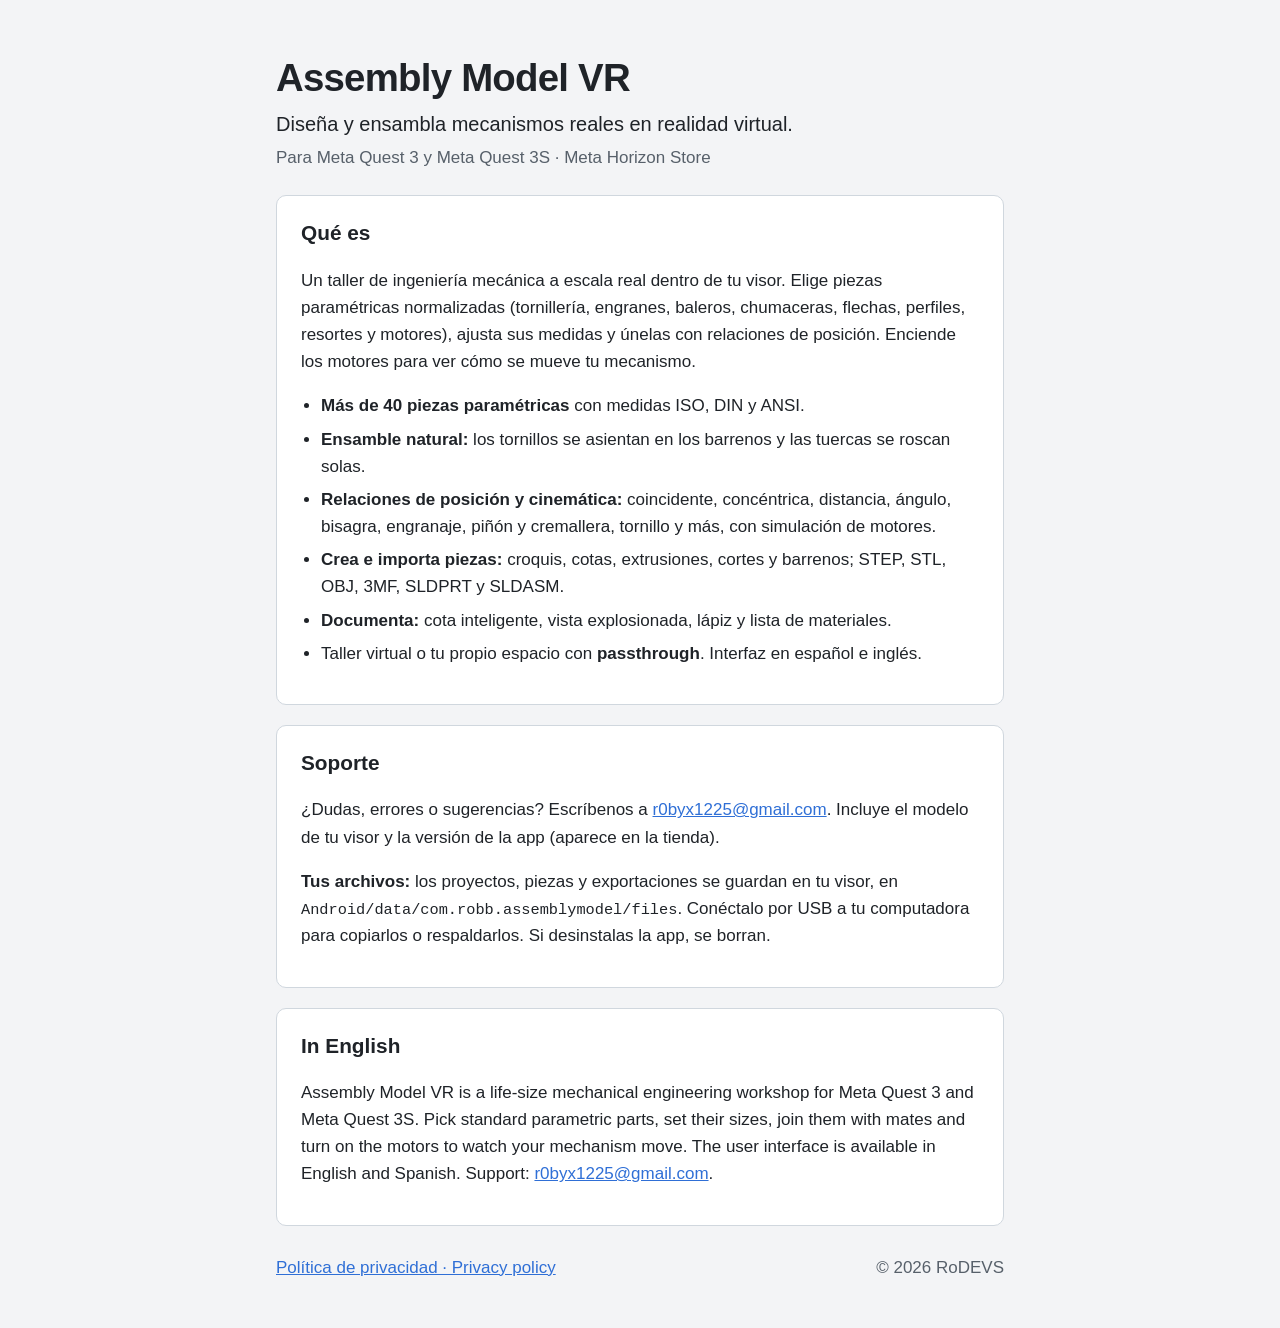
==== index.html @ 55c7a37a "Sitio de Assembly Model VR: página de la app, soporte y política de privacidad Co-Authored-By: Claud" ====
<!doctype html>
<html lang="es">
<head>
<meta charset="utf-8">
<meta name="viewport" content="width=device-width, initial-scale=1">
<title>Assembly Model VR</title>
<meta name="description" content="Diseña y ensambla mecanismos reales en realidad virtual en Meta Quest 3 y Meta Quest 3S.">
<link rel="stylesheet" href="estilo.css">
</head>
<body>
<header>
  <h1>Assembly Model VR</h1>
  <p class="lema">Diseña y ensambla mecanismos reales en realidad virtual.</p>
  <p class="plataforma">Para Meta Quest 3 y Meta Quest 3S · Meta Horizon Store</p>
</header>

<main>
  <section>
    <h2>Qué es</h2>
    <p>Un taller de ingeniería mecánica a escala real dentro de tu visor. Elige piezas paramétricas normalizadas
      (tornillería, engranes, baleros, chumaceras, flechas, perfiles, resortes y motores), ajusta sus medidas y únelas
      con relaciones de posición. Enciende los motores para ver cómo se mueve tu mecanismo.</p>
    <ul>
      <li><strong>Más de 40 piezas paramétricas</strong> con medidas ISO, DIN y ANSI.</li>
      <li><strong>Ensamble natural:</strong> los tornillos se asientan en los barrenos y las tuercas se roscan solas.</li>
      <li><strong>Relaciones de posición y cinemática:</strong> coincidente, concéntrica, distancia, ángulo, bisagra,
        engranaje, piñón y cremallera, tornillo y más, con simulación de motores.</li>
      <li><strong>Crea e importa piezas:</strong> croquis, cotas, extrusiones, cortes y barrenos; STEP, STL, OBJ, 3MF,
        SLDPRT y SLDASM.</li>
      <li><strong>Documenta:</strong> cota inteligente, vista explosionada, lápiz y lista de materiales.</li>
      <li>Taller virtual o tu propio espacio con <strong>passthrough</strong>. Interfaz en español e inglés.</li>
    </ul>
  </section>

  <section id="soporte">
    <h2>Soporte</h2>
    <p>¿Dudas, errores o sugerencias? Escríbenos a <a href="mailto:r0byx1225@gmail.com">r0byx1225@gmail.com</a>. Incluye el modelo de tu
      visor y la versión de la app (aparece en la tienda).</p>
    <p><strong>Tus archivos:</strong> los proyectos, piezas y exportaciones se guardan en tu visor, en
      <code>Android/data/com.robb.assemblymodel/files</code>. Conéctalo por USB a tu computadora para copiarlos o
      respaldarlos. Si desinstalas la app, se borran.</p>
  </section>

  <section lang="en">
    <h2>In English</h2>
    <p>Assembly Model VR is a life-size mechanical engineering workshop for Meta Quest 3 and Meta Quest 3S. Pick
      standard parametric parts, set their sizes, join them with mates and turn on the motors to watch your mechanism
      move. The user interface is available in English and Spanish. Support: <a href="mailto:r0byx1225@gmail.com">r0byx1225@gmail.com</a>.</p>
  </section>
</main>

<footer>
  <a href="privacidad.html">Política de privacidad · Privacy policy</a>
  <span>© 2026 RoDEVS</span>
</footer>
</body>
</html>
---- estilo.css ----
:root {
  --fondo: #f3f4f6;
  --tarjeta: #ffffff;
  --texto: #1f2328;
  --suave: #57606a;
  --acento: #2f6fd6;
  --borde: #d0d7de;
}
@media (prefers-color-scheme: dark) {
  :root {
    --fondo: #16181c;
    --tarjeta: #1f2228;
    --texto: #e6e8eb;
    --suave: #9aa3ad;
    --acento: #73a7ff;
    --borde: #33373e;
  }
}
* { box-sizing: border-box; }
body {
  margin: 0;
  background: var(--fondo);
  color: var(--texto);
  font: 17px/1.6 -apple-system, "Segoe UI", Roboto, "Helvetica Neue", Arial, "Noto Sans", "Liberation Sans", sans-serif;
}
header, main, footer { max-width: 760px; margin: 0 auto; padding: 0 16px; }
header { padding-top: 56px; padding-bottom: 24px; }
h1 { font-size: 2.4rem; line-height: 1.15; margin: 0 0 8px; letter-spacing: -0.02em; }
h2 { font-size: 1.3rem; margin: 0 0 12px; }
h3 { font-size: 1.05rem; margin: 24px 0 6px; }
.lema { font-size: 1.25rem; margin: 0; }
.plataforma, .fecha { color: var(--suave); margin: 4px 0 0; }
section {
  background: var(--tarjeta);
  border: 1px solid var(--borde);
  border-radius: 10px;
  padding: 20px 24px;
  margin-bottom: 20px;
}
ul { padding-left: 20px; }
li { margin-bottom: 6px; }
a { color: var(--acento); }
code { font-size: 0.9em; overflow-wrap: anywhere; }
footer {
  display: flex;
  flex-wrap: wrap;
  gap: 8px 24px;
  justify-content: space-between;
  color: var(--suave);
  padding-top: 8px;
  padding-bottom: 48px;
}
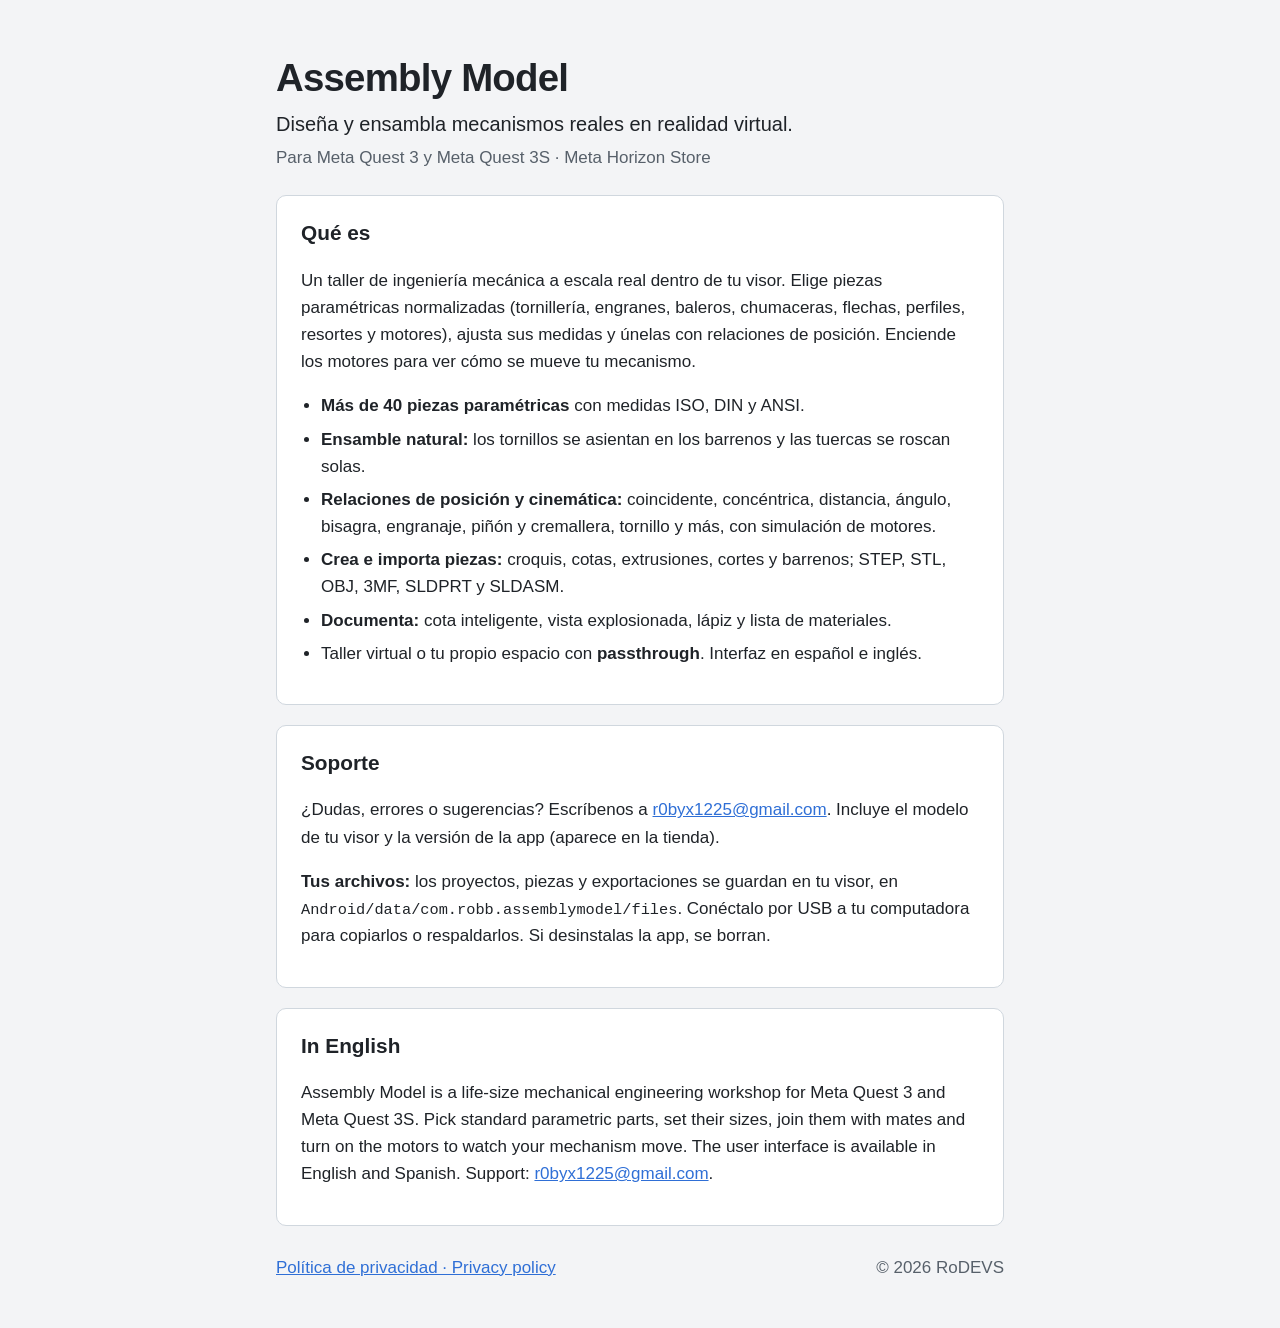
==== commit 71d9cdbb: "Nombre Assembly Model y verificación de compra en la política de privacidad" ====
--- a/index.html
+++ b/index.html
@@ -3,13 +3,13 @@
 <head>
 <meta charset="utf-8">
 <meta name="viewport" content="width=device-width, initial-scale=1">
-<title>Assembly Model VR</title>
+<title>Assembly Model</title>
 <meta name="description" content="Diseña y ensambla mecanismos reales en realidad virtual en Meta Quest 3 y Meta Quest 3S.">
 <link rel="stylesheet" href="estilo.css">
 </head>
 <body>
 <header>
-  <h1>Assembly Model VR</h1>
+  <h1>Assembly Model</h1>
   <p class="lema">Diseña y ensambla mecanismos reales en realidad virtual.</p>
   <p class="plataforma">Para Meta Quest 3 y Meta Quest 3S · Meta Horizon Store</p>
 </header>
@@ -43,7 +43,7 @@
 
   <section lang="en">
     <h2>In English</h2>
-    <p>Assembly Model VR is a life-size mechanical engineering workshop for Meta Quest 3 and Meta Quest 3S. Pick
+    <p>Assembly Model is a life-size mechanical engineering workshop for Meta Quest 3 and Meta Quest 3S. Pick
       standard parametric parts, set their sizes, join them with mates and turn on the motors to watch your mechanism
       move. The user interface is available in English and Spanish. Support: <a href="mailto:r0byx1225@gmail.com">r0byx1225@gmail.com</a>.</p>
   </section>
